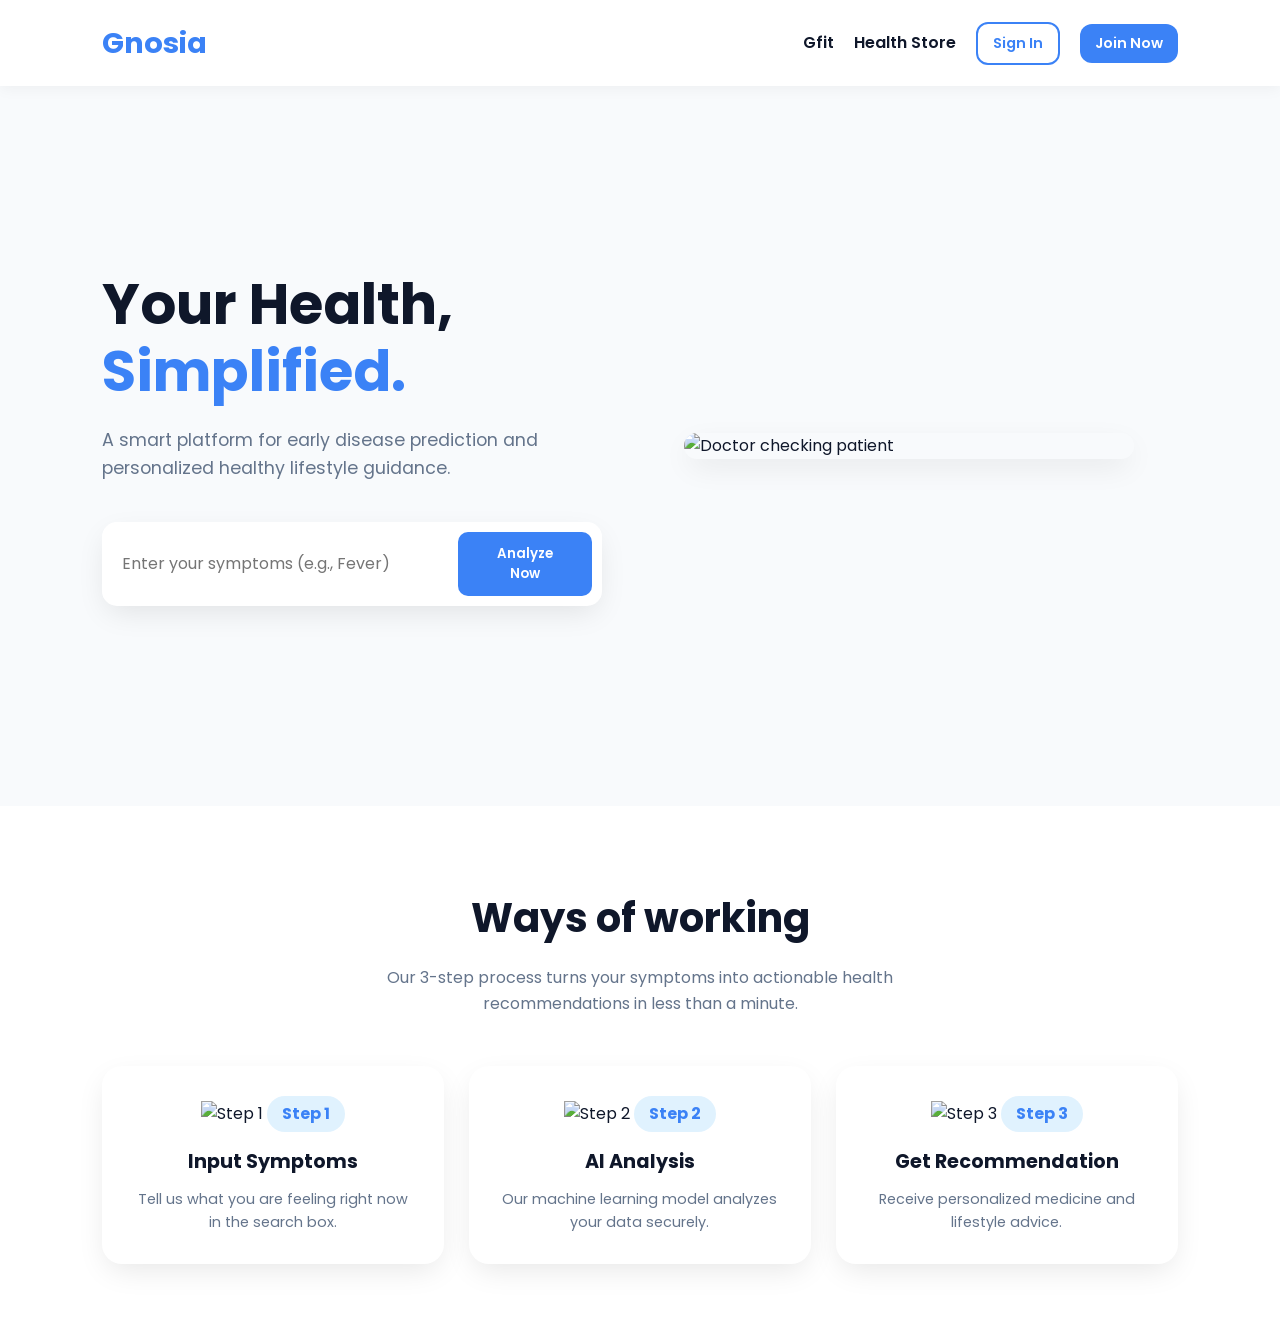
==== index.html @ fe96d459 "First Push Gnosia" ====
<!DOCTYPE html>
<html lang="en">
<head>
    <meta charset="UTF-8">
    <meta name="viewport" content="width=device-width, initial-scale=1.0">
    <title>Gnosia - Health Prediction</title>
    <link rel="stylesheet" href="Assets/style.css">
</head>
<body style="background: #f8fafc;">
    
    <!-- Top Navigation -->
    <nav>
        <a href="index.html" class="logo">Gnosia</a>
        <div style="display: flex; gap: 20px; align-items: center;">
            <a href="gfit.html" style="text-decoration: none; color: var(--text-dark); font-weight: 600;">Gfit</a>
            <a href="health-store.html" style="text-decoration: none; color: var(--text-dark); font-weight: 600;">Health Store</a>
            
            <a href="loqin.html" class="btn btn-outline" style="padding: 8px 15px; font-size: 0.9rem;">Sign In</a>
            <a href="register.html" class="btn btn-primary" style="padding: 8px 15px; font-size: 0.9rem;">Join Now</a>
        </div>
    </nav>

    <!-- Hero Section -->
    <header style="padding: 80px 8%; display: flex; align-items: center; min-height: 80vh;">
        <div style="flex: 1;" class="animate-up">
            <h1 style="font-size: 3.5rem; line-height: 1.2; margin-bottom: 20px;">Your Health,<br><span style="color: var(--primary);">Simplified.</span></h1>
            <p style="font-size: 1.1rem; color: var(--text-light); margin-bottom: 40px; max-width: 500px;">
                A smart platform for early disease prediction and personalized healthy lifestyle guidance.
            </p>
            
            <!-- Search Box -->
            <div style="display: flex; gap: 10px; background: white; padding: 10px; border-radius: 15px; box-shadow: var(--shadow); max-width: 500px;">
                <input type="text" id="mainSearch" placeholder="Enter your symptoms (e.g., Fever)" style="flex: 1; border: none; padding: 10px; outline: none; font-size: 1rem;">
                <button onclick="handleSearch()" class="btn btn-primary" style="border-radius: 10px;">Analyze Now</button>
            </div>
            
            <!-- Result Area -->
            <div id="searchResult" style="max-width: 500px; margin-top: 15px;"></div>
        </div>
        
        <!-- Right Illustration -->
        <div style="flex: 1; display: flex; justify-content: center;" class="animate-up">
            <img src="https://images.unsplash.com/photo-1579684385127-1ef15d508118?q=80&w=800&auto=format&fit=crop" alt="Doctor checking patient" style="width: 100%; max-width: 450px; border-radius: 20px; box-shadow: var(--shadow); object-fit: cover;">
        </div>
    </header>

    <!-- Ways of Working Section -->
    <section style="padding: 80px 8%; text-align: center; background: white;">
        <div class="animate-up">
            <h2 style="font-size: 2.5rem; margin-bottom: 15px;">Ways of working</h2>
            <p style="color: var(--text-light); max-width: 600px; margin: 0 auto 50px auto;">
                Our 3-step process turns your symptoms into actionable health recommendations in less than a minute.
            </p>
        </div>

        <div class="card-grid">
            <!-- Step 1 -->
            <div class="stat-card animate-up" style="text-align: center; box-shadow: var(--shadow);">
                <img src="https://cdn3d.iconscout.com/3d/premium/thumb/medical-report-4993175-4161821.png" alt="Step 1" style="width: 120px; height: 120px; margin-bottom: 20px; object-fit: contain;">
                <div style="background: #e0f2fe; color: var(--primary); padding: 5px 15px; border-radius: 20px; font-weight: bold; display: inline-block; margin-bottom: 15px;">Step 1</div>
                <h3 style="font-size: 1.2rem;">Input Symptoms</h3>
                <p style="color: var(--text-light); font-size: 0.9rem; margin-top: 10px;">Tell us what you are feeling right now in the search box.</p>
            </div>
            
            <!-- Step 2 -->
            <div class="stat-card animate-up" style="text-align: center; animation-delay: 0.1s; box-shadow: var(--shadow);">
                <img src="https://cdn3d.iconscout.com/3d/premium/thumb/artificial-intelligence-5379899-4498361.png" alt="Step 2" style="width: 120px; height: 120px; margin-bottom: 20px; object-fit: contain;">
                <div style="background: #e0f2fe; color: var(--primary); padding: 5px 15px; border-radius: 20px; font-weight: bold; display: inline-block; margin-bottom: 15px;">Step 2</div>
                <h3 style="font-size: 1.2rem;">AI Analysis</h3>
                <p style="color: var(--text-light); font-size: 0.9rem; margin-top: 10px;">Our machine learning model analyzes your data securely.</p>
            </div>

            <!-- Step 3 -->
            <div class="stat-card animate-up" style="text-align: center; animation-delay: 0.2s; box-shadow: var(--shadow);">
                <img src="https://cdn3d.iconscout.com/3d/premium/thumb/doctor-consultation-4993181-4161827.png" alt="Step 3" style="width: 120px; height: 120px; margin-bottom: 20px; object-fit: contain;">
                <div style="background: #e0f2fe; color: var(--primary); padding: 5px 15px; border-radius: 20px; font-weight: bold; display: inline-block; margin-bottom: 15px;">Step 3</div>
                <h3 style="font-size: 1.2rem;">Get Recommendation</h3>
                <p style="color: var(--text-light); font-size: 0.9rem; margin-top: 10px;">Receive personalized medicine and lifestyle advice.</p>
            </div>
        </div>
    </section>

    <script src="script/script.js"></script>
</body>
</html>
---- Assets/style.css ----
/* Mengambil font modern dari Google Fonts */
@import url('https://fonts.googleapis.com/css2?family=Poppins:wght@300;400;500;600;700&display=swap');

/* Menyimpan variabel warna agar seragam dan mudah diubah */
:root {
    --primary: #3b82f6; /* Warna biru utama */
    --primary-dark: #1d4ed8;
    --accent: #60a5fa;
    --bg-main: #f8fafc; /* Warna latar belakang soft */
    --text-dark: #0f172a;
    --text-light: #64748b;
    --white: #ffffff;
    --shadow: 0 10px 30px -5px rgba(0, 0, 0, 0.1);
}

/* Reset dasar agar tampilan rapi di semua browser */
* {
    margin: 0;
    padding: 0;
    box-sizing: border-box;
    font-family: 'Poppins', sans-serif;
}

body {
    background-color: var(--bg-main);
    color: var(--text-dark);
    line-height: 1.6;
    overflow-x: hidden; /* Mencegah scroll menyamping */
}

/* --- KUMPULAN ANIMASI --- */
/* Animasi memudar dari bawah ke atas */
@keyframes fadeInUp {
    from { opacity: 0; transform: translateY(40px); }
    to { opacity: 1; transform: translateY(0); }
}

/* Animasi kedap-kedip untuk teks loading AI */
@keyframes pulse {
    0% { opacity: 1; }
    50% { opacity: 0.4; }
    100% { opacity: 1; }
}

/* Class untuk mengaktifkan animasi scroll */
.animate-up { 
    animation: fadeInUp 0.8s cubic-bezier(0.4, 0, 0.2, 1) forwards; 
}

/* --- Tampilan Navigasi (Menu Atas) --- */
nav {
    display: flex;
    justify-content: space-between;
    align-items: center;
    padding: 20px 8%;
    background: rgba(255, 255, 255, 0.9);
    position: sticky;
    top: 0;
    z-index: 1000;
    box-shadow: 0 2px 15px rgba(0,0,0,0.05);
}

.logo {
    font-size: 1.8rem;
    font-weight: 700;
    color: var(--primary);
    text-decoration: none;
}

/* Desain Tombol */
.btn {
    padding: 12px 28px;
    border-radius: 12px;
    font-weight: 600;
    text-decoration: none;
    transition: all 0.3s ease;
    cursor: pointer;
    border: none;
    display: inline-block;
}

.btn-primary {
    background: var(--primary);
    color: white;
}

.btn-primary:hover {
    background: var(--primary-dark);
    transform: translateY(-3px); /* Efek tombol terangkat saat disentuh kursor */
    box-shadow: 0 5px 15px rgba(59, 130, 246, 0.3);
}

.btn-outline {
    border: 2px solid var(--primary);
    color: var(--primary);
    background: transparent;
}

.btn-outline:hover {
    background: var(--primary);
    color: white;
}

/* --- Tampilan Halaman Login & Register (Layar Terbagi) --- */
.split-screen {
    display: flex;
    min-height: 100vh;
}

.auth-side {
    flex: 1;
    display: flex;
    flex-direction: column;
    justify-content: center;
    align-items: center;
    padding: 40px;
    background: white;
}

.brand-side {
    flex: 1.2;
    background: linear-gradient(135deg, #3b82f6 0%, #2dd4bf 100%);
    display: flex;
    flex-direction: column;
    justify-content: center;
    padding: 8%;
    color: white;
}

.input-box {
    width: 100%;
    max-width: 400px;
    margin-bottom: 15px;
    text-align: left;
}

.input-box label {
    display: block;
    font-size: 0.85rem;
    font-weight: 600;
    margin-bottom: 5px;
    color: var(--text-light);
}

.input-box input {
    width: 100%;
    padding: 14px;
    border-radius: 10px;
    border: 2px solid #e2e8f0;
    outline: none;
    transition: border-color 0.3s ease; /* Transisi halus */
}

/* Efek nyala biru saat user mengetik di kotak input */
.input-box input:focus {
    border-color: var(--primary);
}

/* --- Tampilan Kartu Dashboard & Home --- */
.card-grid {
    display: grid;
    grid-template-columns: repeat(auto-fit, minmax(300px, 1fr));
    gap: 25px;
    margin-top: 30px;
}

.stat-card {
    background: white;
    padding: 30px;
    border-radius: 20px;
    box-shadow: var(--shadow);
    transition: 0.4s;
}

.stat-card:hover {
    transform: translateY(-5px) scale(1.02); /* Membesar dan terangkat sedikit */
    box-shadow: 0 15px 35px rgba(0, 0, 0, 0.15);
}

/* --- MOBILE RESPONSIVE UPDATES --- */

@media (max-width: 768px) {
    /* 1. Navigasi */
    nav {
        padding: 15px 5%;
        flex-direction: column;
        gap: 15px;
        height: auto;
    }

    /* 2. Hero Section */
    header {
        flex-direction: column;
        padding: 40px 5%;
        text-align: center;
        min-height: auto;
    }

    header h1 {
        font-size: 2.5rem;
    }

    /* Search bar di index biar gak mentok */
    header div[style*="display: flex; gap: 10px; background: white;"] {
        flex-direction: column;
        background: transparent !important;
        box-shadow: none !important;
        padding: 0 !important;
    }

    header input#mainSearch {
        border-radius: 10px !important;
        padding: 15px !important;
        box-shadow: var(--shadow);
        margin-bottom: 10px;
    }

    /* 3. Grid Kartu */
    .card-grid {
        grid-template-columns: 1fr;
        gap: 20px;
    }

    /* 4. Split Screen (Login/Register) */
    .split-screen {
        flex-direction: column;
    }

    .brand-side {
        padding: 40px 20px;
        min-height: 250px;
    }

    .brand-side h1 {
        font-size: 2rem;
    }

    .auth-side {
        padding: 40px 20px;
    }

    /* 5. Gambar/Ilustrasi */
    img {
        max-width: 100% !important;
        height: auto !important;
    }

    /* 6. Dashboard Banner */
    div[style*="height: 200px"] {
        height: auto !important;
        padding: 20px;
    }

    div[style*="background: linear-gradient"] h3 {
        font-size: 1.2rem !important;
    }
}

/* --- UPGRADE ANIMASI HOVER (INTERAKTIF) --- */

/* 1. Efek Tombol Bouncy */
.btn {
    transition: all 0.3s cubic-bezier(0.25, 0.8, 0.25, 1); /* Bikin animasi lebih mantul */
}
.btn-primary:hover {
    transform: translateY(-5px) scale(1.05); /* Naik lebih tinggi dan membesar 5% */
    box-shadow: 0 10px 20px rgba(59, 130, 246, 0.4); /* Bayangan makin tebal dan menyebar */
}

/* 2. Efek Navigasi (Garis Meluncur) */
nav a {
    position: relative;
    transition: color 0.3s ease;
}
nav a::after {
    content: '';
    position: absolute;
    width: 0;
    height: 2px;
    bottom: -4px;
    left: 0;
    background-color: var(--primary);
    transition: width 0.3s ease;
}
nav a:not(.btn):not(.logo):hover::after {
    width: 100%; /* Garis biru meluncur dari kiri ke kanan */
}
nav a:not(.btn):not(.logo):hover {
    color: var(--primary) !important;
}

/* 3. Efek Gambar Zoom di dalam Stat Card */
.stat-card {
    overflow: hidden !important; /* Mencegah gambar meluber keluar saat membesar */
}
.stat-card img {
    transition: transform 0.5s ease; /* Transisi zoom yang sangat halus */
}
.stat-card:hover img {
    transform: scale(1.1); /* Gambar nge-zoom 10% ke dalam */
}
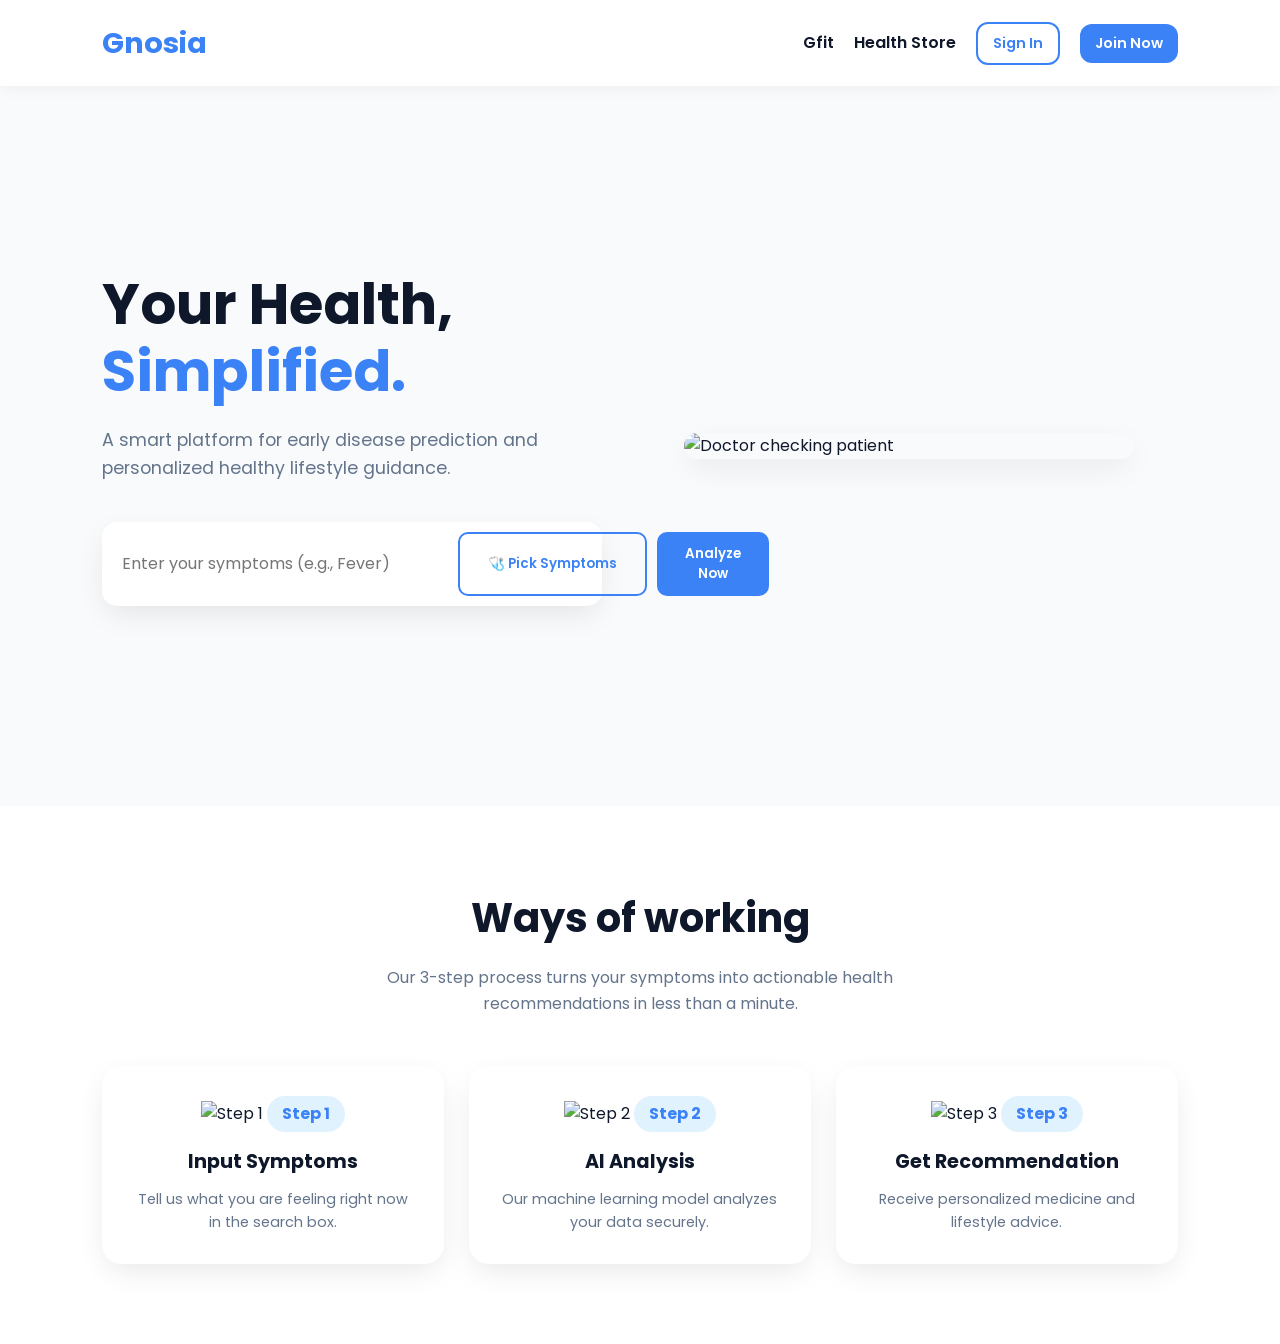
==== commit 2bc55d34: "Add fiture pick symptoms" ====
--- a/index.html
+++ b/index.html
@@ -31,6 +31,10 @@
             <!-- Search Box -->
             <div style="display: flex; gap: 10px; background: white; padding: 10px; border-radius: 15px; box-shadow: var(--shadow); max-width: 500px;">
                 <input type="text" id="mainSearch" placeholder="Enter your symptoms (e.g., Fever)" style="flex: 1; border: none; padding: 10px; outline: none; font-size: 1rem;">
+                
+                <button onclick="openSymptomPicker()" class="btn btn-outline" style="border-radius:10px; white-space:nowrap;">
+                    🩺 Pick Symptoms
+                </button>
                 <button onclick="handleSearch()" class="btn btn-primary" style="border-radius: 10px;">Analyze Now</button>
             </div>
             
--- a/Assets/style.css
+++ b/Assets/style.css
@@ -298,4 +298,18 @@
 }
 .stat-card:hover img {
     transform: scale(1.1); /* Gambar nge-zoom 10% ke dalam */
+}
+
+/* Symptom Picker Modal */
+#symptomModal {
+    animation: fadeIn 0.2s ease;
+}
+@keyframes fadeIn {
+    from { opacity: 0; }
+    to   { opacity: 1; }
+}
+#symptomGrid button:hover {
+    border-color: #3b82f6 !important;
+    color: #1d4ed8 !important;
+    transform: translateY(-1px);
 }
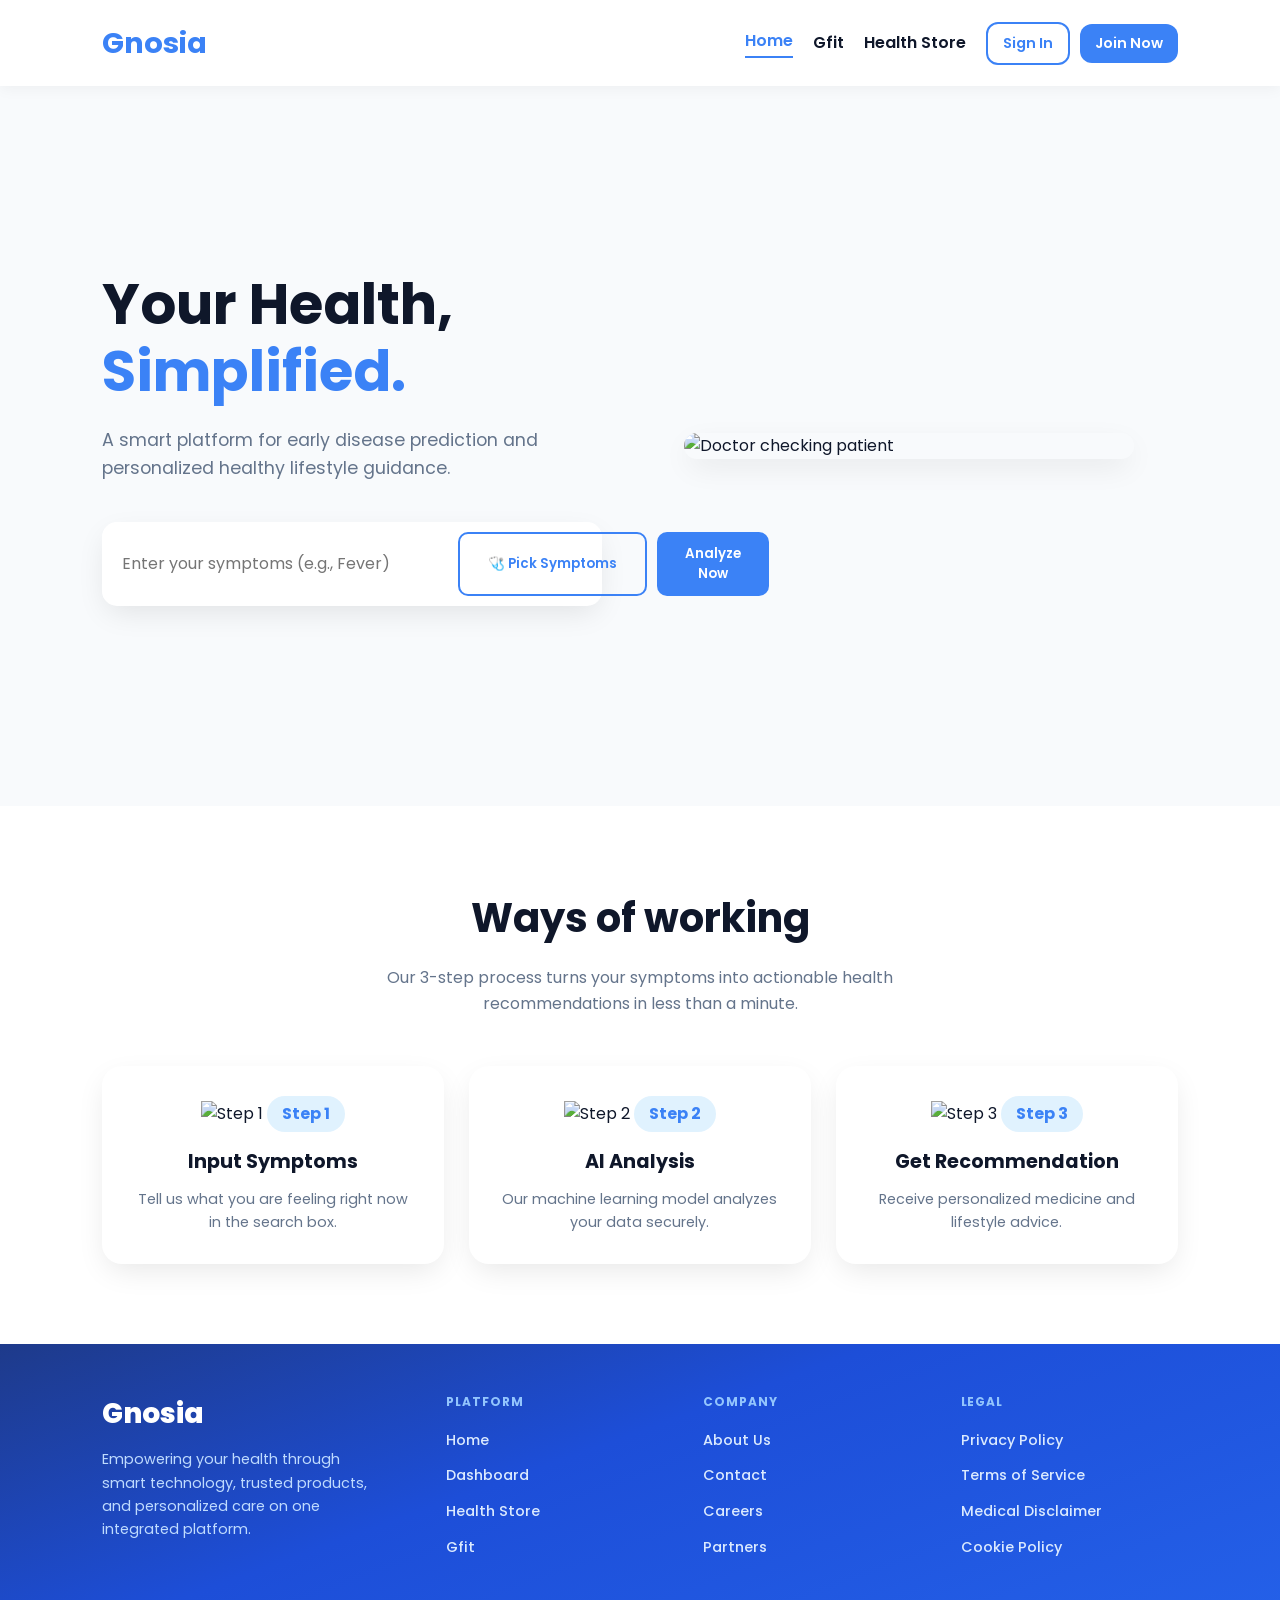
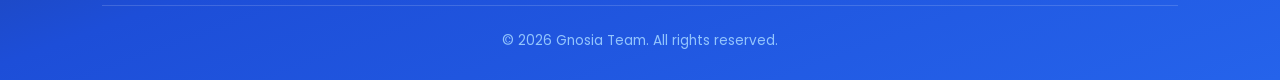
==== commit f693d0db: "Update banyak" ====
--- a/index.html
+++ b/index.html
@@ -12,11 +12,26 @@
     <nav>
         <a href="index.html" class="logo">Gnosia</a>
         <div style="display: flex; gap: 20px; align-items: center;">
-            <a href="gfit.html" style="text-decoration: none; color: var(--text-dark); font-weight: 600;">Gfit</a>
-            <a href="health-store.html" style="text-decoration: none; color: var(--text-dark); font-weight: 600;">Health Store</a>
+            <a href="index.html" style="text-decoration: none; color: var(--primary); font-weight: 600; border-bottom: 2px solid var(--primary); padding-bottom: 2px;">Home</a>
+
+            <!-- Dashboard: hanya muncul saat sudah login, di kiri Gfit -->
+            <a href="dashboard.html" id="nav-dashboard" style="display: none; text-decoration: none; color: var(--text-dark); font-weight: 600;">Dashboard</a>
+
+            <!-- Link Gfit & Health Store: cek login dulu -->
+            <a href="#" onclick="guardedNav(event, 'gfit.html')" style="text-decoration: none; color: var(--text-dark); font-weight: 600;">Gfit</a>
+            <a href="#" onclick="guardedNav(event, 'health-store.html')" style="text-decoration: none; color: var(--text-dark); font-weight: 600;">Health Store</a>
             
-            <a href="loqin.html" class="btn btn-outline" style="padding: 8px 15px; font-size: 0.9rem;">Sign In</a>
-            <a href="register.html" class="btn btn-primary" style="padding: 8px 15px; font-size: 0.9rem;">Join Now</a>
+            <!-- Tampil kalau BELUM login -->
+            <div id="nav-guest" style="display: flex; gap: 10px; align-items: center;">
+                <a href="loqin.html" class="btn btn-outline" style="padding: 8px 15px; font-size: 0.9rem;">Sign In</a>
+                <a href="register.html" class="btn btn-primary" style="padding: 8px 15px; font-size: 0.9rem;">Join Now</a>
+            </div>
+
+            <!-- Tampil kalau SUDAH login -->
+            <div id="nav-user" style="display: none; gap: 15px; align-items: center;">
+                <span style="font-weight: 600;" id="greetUserIndex">Hello, User!</span>
+                <button onclick="handleLogout()" class="btn btn-outline" style="padding: 8px 15px; font-size: 0.8rem;">Log Out</button>
+            </div>
         </div>
     </nav>
 
@@ -31,7 +46,6 @@
             <!-- Search Box -->
             <div style="display: flex; gap: 10px; background: white; padding: 10px; border-radius: 15px; box-shadow: var(--shadow); max-width: 500px;">
                 <input type="text" id="mainSearch" placeholder="Enter your symptoms (e.g., Fever)" style="flex: 1; border: none; padding: 10px; outline: none; font-size: 1rem;">
-                
                 <button onclick="openSymptomPicker()" class="btn btn-outline" style="border-radius:10px; white-space:nowrap;">
                     🩺 Pick Symptoms
                 </button>
@@ -58,7 +72,6 @@
         </div>
 
         <div class="card-grid">
-            <!-- Step 1 -->
             <div class="stat-card animate-up" style="text-align: center; box-shadow: var(--shadow);">
                 <img src="https://cdn3d.iconscout.com/3d/premium/thumb/medical-report-4993175-4161821.png" alt="Step 1" style="width: 120px; height: 120px; margin-bottom: 20px; object-fit: contain;">
                 <div style="background: #e0f2fe; color: var(--primary); padding: 5px 15px; border-radius: 20px; font-weight: bold; display: inline-block; margin-bottom: 15px;">Step 1</div>
@@ -66,7 +79,6 @@
                 <p style="color: var(--text-light); font-size: 0.9rem; margin-top: 10px;">Tell us what you are feeling right now in the search box.</p>
             </div>
             
-            <!-- Step 2 -->
             <div class="stat-card animate-up" style="text-align: center; animation-delay: 0.1s; box-shadow: var(--shadow);">
                 <img src="https://cdn3d.iconscout.com/3d/premium/thumb/artificial-intelligence-5379899-4498361.png" alt="Step 2" style="width: 120px; height: 120px; margin-bottom: 20px; object-fit: contain;">
                 <div style="background: #e0f2fe; color: var(--primary); padding: 5px 15px; border-radius: 20px; font-weight: bold; display: inline-block; margin-bottom: 15px;">Step 2</div>
@@ -74,7 +86,6 @@
                 <p style="color: var(--text-light); font-size: 0.9rem; margin-top: 10px;">Our machine learning model analyzes your data securely.</p>
             </div>
 
-            <!-- Step 3 -->
             <div class="stat-card animate-up" style="text-align: center; animation-delay: 0.2s; box-shadow: var(--shadow);">
                 <img src="https://cdn3d.iconscout.com/3d/premium/thumb/doctor-consultation-4993181-4161827.png" alt="Step 3" style="width: 120px; height: 120px; margin-bottom: 20px; object-fit: contain;">
                 <div style="background: #e0f2fe; color: var(--primary); padding: 5px 15px; border-radius: 20px; font-weight: bold; display: inline-block; margin-bottom: 15px;">Step 3</div>
@@ -84,6 +95,73 @@
         </div>
     </section>
 
+    <!-- Platform Footer -->
+    <footer class="hs-platform-footer">
+        <div class="hs-footer-grid">
+            <div class="hs-footer-brand">
+                <span class="logo-text">Gnosia</span>
+                <p>Empowering your health through smart technology, trusted products, and personalized care on one integrated platform.</p>
+            </div>
+            <div class="hs-footer-col">
+                <h4>Platform</h4>
+                <ul>
+                    <li><a href="index.html">Home</a></li>
+                    <li><a href="dashboard.html">Dashboard</a></li>
+                    <li><a href="health-store.html">Health Store</a></li>
+                    <li><a href="gfit.html">Gfit</a></li>
+                </ul>
+            </div>
+            <div class="hs-footer-col">
+                <h4>Company</h4>
+                <ul>
+                    <li><a href="#">About Us</a></li>
+                    <li><a href="#">Contact</a></li>
+                    <li><a href="#">Careers</a></li>
+                    <li><a href="#">Partners</a></li>
+                </ul>
+            </div>
+            <div class="hs-footer-col">
+                <h4>Legal</h4>
+                <ul>
+                    <li><a href="#">Privacy Policy</a></li>
+                    <li><a href="#">Terms of Service</a></li>
+                    <li><a href="#">Medical Disclaimer</a></li>
+                    <li><a href="#">Cookie Policy</a></li>
+                </ul>
+            </div>
+        </div>
+        <div class="hs-footer-bottom">&copy; 2026 Gnosia Team. All rights reserved.</div>
+    </footer>
+
     <script src="script/script.js"></script>
+    <script>
+        // Fungsi navigasi dengan cek login
+        function guardedNav(event, page) {
+            event.preventDefault();
+            if (localStorage.getItem("isLoggedIn")) {
+                window.location.href = page;
+            } else {
+                // Simpan tujuan, lalu arahkan ke login
+                localStorage.setItem("redirectAfterLogin", page);
+                window.location.href = "loqin.html";
+            }
+        }
+
+        // Cek status login dan update navbar
+        const isLoggedIn = localStorage.getItem("isLoggedIn");
+        const navGuest   = document.getElementById("nav-guest");
+        const navUser    = document.getElementById("nav-user");
+
+        if (isLoggedIn) {
+            navGuest.style.display = "none";
+            navUser.style.display  = "flex";
+            document.getElementById("nav-dashboard").style.display = "block";
+            const email = localStorage.getItem("userEmail");
+            if (email) {
+                const name = email.split("@")[0];
+                document.getElementById("greetUserIndex").textContent = "Hello, " + name + "!";
+            }
+        }
+    </script>
 </body>
 </html>
--- a/Assets/style.css
+++ b/Assets/style.css
@@ -312,4 +312,43 @@
     border-color: #3b82f6 !important;
     color: #1d4ed8 !important;
     transform: translateY(-1px);
-}+}
+/* ─── SHARED PLATFORM FOOTER ─── */
+.hs-platform-footer {
+    background: linear-gradient(160deg, #1e3a8a 0%, #1d4ed8 40%, #2563eb 100%);
+    color: #e0e7ff; padding: 48px 8% 28px;
+}
+.hs-footer-grid {
+    display: grid; grid-template-columns: 1.4fr repeat(3,1fr);
+    gap: 40px; max-width: 1200px; margin: 0 auto 36px;
+}
+.hs-footer-brand .logo-text {
+    font-size: 1.75rem; font-weight: 800; color: #fff;
+    margin-bottom: 12px; display: block;
+}
+.hs-footer-brand p { font-size: 0.9rem; line-height: 1.6; color: #bfdbfe; max-width: 280px; }
+.hs-footer-col h4 {
+    font-size: 0.75rem; font-weight: 700; text-transform: uppercase;
+    letter-spacing: 0.08em; color: #93c5fd; margin-bottom: 16px;
+}
+.hs-footer-col ul { list-style: none; }
+.hs-footer-col li { margin-bottom: 10px; }
+.hs-footer-col a {
+    color: #dbeafe; text-decoration: none; font-size: 0.9rem;
+    font-weight: 500; transition: color 0.2s ease;
+}
+.hs-footer-col a:hover { color: #fff; }
+.hs-footer-bottom {
+    text-align: center; padding-top: 24px;
+    border-top: 1px solid rgba(255,255,255,0.15);
+    font-size: 0.85rem; color: #93c5fd;
+}
+@media (max-width: 1024px) { .hs-footer-grid { grid-template-columns: 1fr 1fr; } }
+@media (max-width: 768px)  { .hs-footer-grid { grid-template-columns: 1fr; gap: 28px; } }
+
+/* ─── Health Store Modal ─── */
+@keyframes modalIn { from{opacity:0;transform:scale(0.95)} to{opacity:1;transform:scale(1)} }
+.pm-row { display:flex; flex-direction:column; gap:4px; padding:14px; background:#f8fafc; border-radius:12px; }
+.pm-row.pm-warning { background:#fff7ed; }
+.pm-label { font-size:0.75rem; font-weight:700; text-transform:uppercase; letter-spacing:0.05em; color:#64748b; }
+.pm-val { font-size:0.9rem; color:#1e293b; line-height:1.6; }
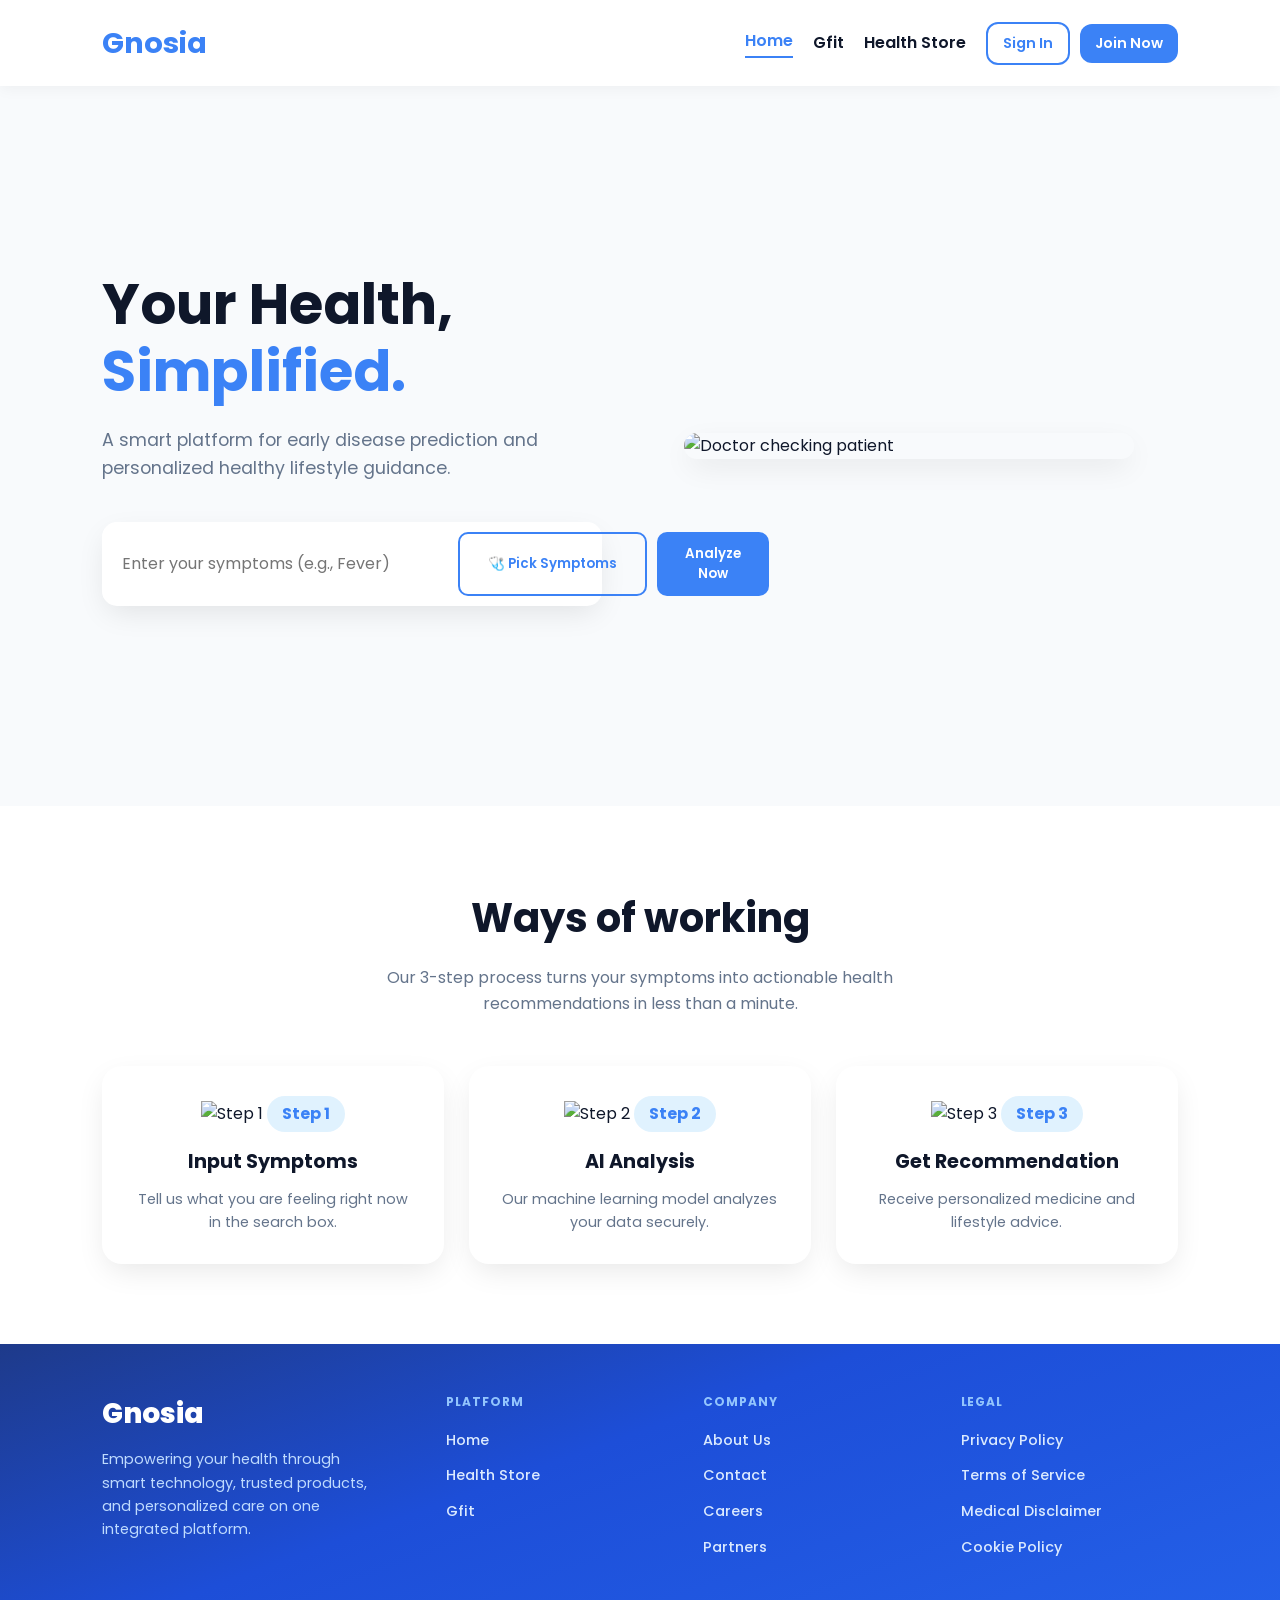
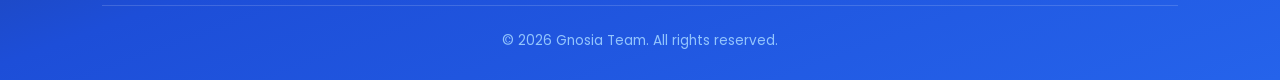
==== commit c09200b5: "edit banyak" ====
--- a/index.html
+++ b/index.html
@@ -14,9 +14,6 @@
         <div style="display: flex; gap: 20px; align-items: center;">
             <a href="index.html" style="text-decoration: none; color: var(--primary); font-weight: 600; border-bottom: 2px solid var(--primary); padding-bottom: 2px;">Home</a>
 
-            <!-- Dashboard: hanya muncul saat sudah login, di kiri Gfit -->
-            <a href="dashboard.html" id="nav-dashboard" style="display: none; text-decoration: none; color: var(--text-dark); font-weight: 600;">Dashboard</a>
-
             <!-- Link Gfit & Health Store: cek login dulu -->
             <a href="#" onclick="guardedNav(event, 'gfit.html')" style="text-decoration: none; color: var(--text-dark); font-weight: 600;">Gfit</a>
             <a href="#" onclick="guardedNav(event, 'health-store.html')" style="text-decoration: none; color: var(--text-dark); font-weight: 600;">Health Store</a>
@@ -31,6 +28,11 @@
             <div id="nav-user" style="display: none; gap: 15px; align-items: center;">
                 <span style="font-weight: 600;" id="greetUserIndex">Hello, User!</span>
                 <button onclick="handleLogout()" class="btn btn-outline" style="padding: 8px 15px; font-size: 0.8rem;">Log Out</button>
+                <a href="profile.html" class="nav-profile-btn" title="Profile">
+    <svg xmlns="http://www.w3.org/2000/svg" width="18" height="18" fill="currentColor" viewBox="0 0 24 24">
+        <path d="M12 12c2.7 0 4.8-2.1 4.8-4.8S14.7 2.4 12 2.4 7.2 4.5 7.2 7.2 9.3 12 12 12zm0 2.4c-3.2 0-9.6 1.6-9.6 4.8v2.4h19.2v-2.4c0-3.2-6.4-4.8-9.6-4.8z"/>
+    </svg>
+</a>
             </div>
         </div>
     </nav>
@@ -49,7 +51,7 @@
                 <button onclick="openSymptomPicker()" class="btn btn-outline" style="border-radius:10px; white-space:nowrap;">
                     🩺 Pick Symptoms
                 </button>
-                <button onclick="handleSearch()" class="btn btn-primary" style="border-radius: 10px;">Analyze Now</button>
+                <button onclick="requireLoginToAnalyze()" class="btn btn-primary" style="border-radius: 10px;">Analyze Now</button>
             </div>
             
             <!-- Result Area -->
@@ -106,7 +108,6 @@
                 <h4>Platform</h4>
                 <ul>
                     <li><a href="index.html">Home</a></li>
-                    <li><a href="dashboard.html">Dashboard</a></li>
                     <li><a href="health-store.html">Health Store</a></li>
                     <li><a href="gfit.html">Gfit</a></li>
                 </ul>
@@ -147,6 +148,16 @@
             }
         }
 
+        // -- Analyze guard: harus login dulu --
+        function requireLoginToAnalyze() {
+            if (!localStorage.getItem("isLoggedIn")) {
+                localStorage.setItem("redirectAfterLogin", "index.html");
+                window.location.href = "loqin.html";
+                return;
+            }
+            handleSearch();
+        }
+
         // Cek status login dan update navbar
         const isLoggedIn = localStorage.getItem("isLoggedIn");
         const navGuest   = document.getElementById("nav-guest");
@@ -155,7 +166,6 @@
         if (isLoggedIn) {
             navGuest.style.display = "none";
             navUser.style.display  = "flex";
-            document.getElementById("nav-dashboard").style.display = "block";
             const email = localStorage.getItem("userEmail");
             if (email) {
                 const name = email.split("@")[0];
--- a/Assets/style.css
+++ b/Assets/style.css
@@ -351,4 +351,25 @@
 .pm-row { display:flex; flex-direction:column; gap:4px; padding:14px; background:#f8fafc; border-radius:12px; }
 .pm-row.pm-warning { background:#fff7ed; }
 .pm-label { font-size:0.75rem; font-weight:700; text-transform:uppercase; letter-spacing:0.05em; color:#64748b; }
-.pm-val { font-size:0.9rem; color:#1e293b; line-height:1.6; }+.pm-val { font-size:0.9rem; color:#1e293b; line-height:1.6; }
+
+
+.nav-profile-btn {
+    width: 36px;
+    height: 36px;
+    border-radius: 50%;
+    background: var(--primary);
+    display: flex;
+    align-items: center;
+    justify-content: center;
+    color: white;
+    cursor: pointer;
+    border: none;
+    text-decoration: none;
+    transition: background 0.2s, transform 0.2s;
+    flex-shrink: 0;
+}
+.nav-profile-btn:hover {
+    background: var(--primary-dark);
+    transform: scale(1.05);
+}
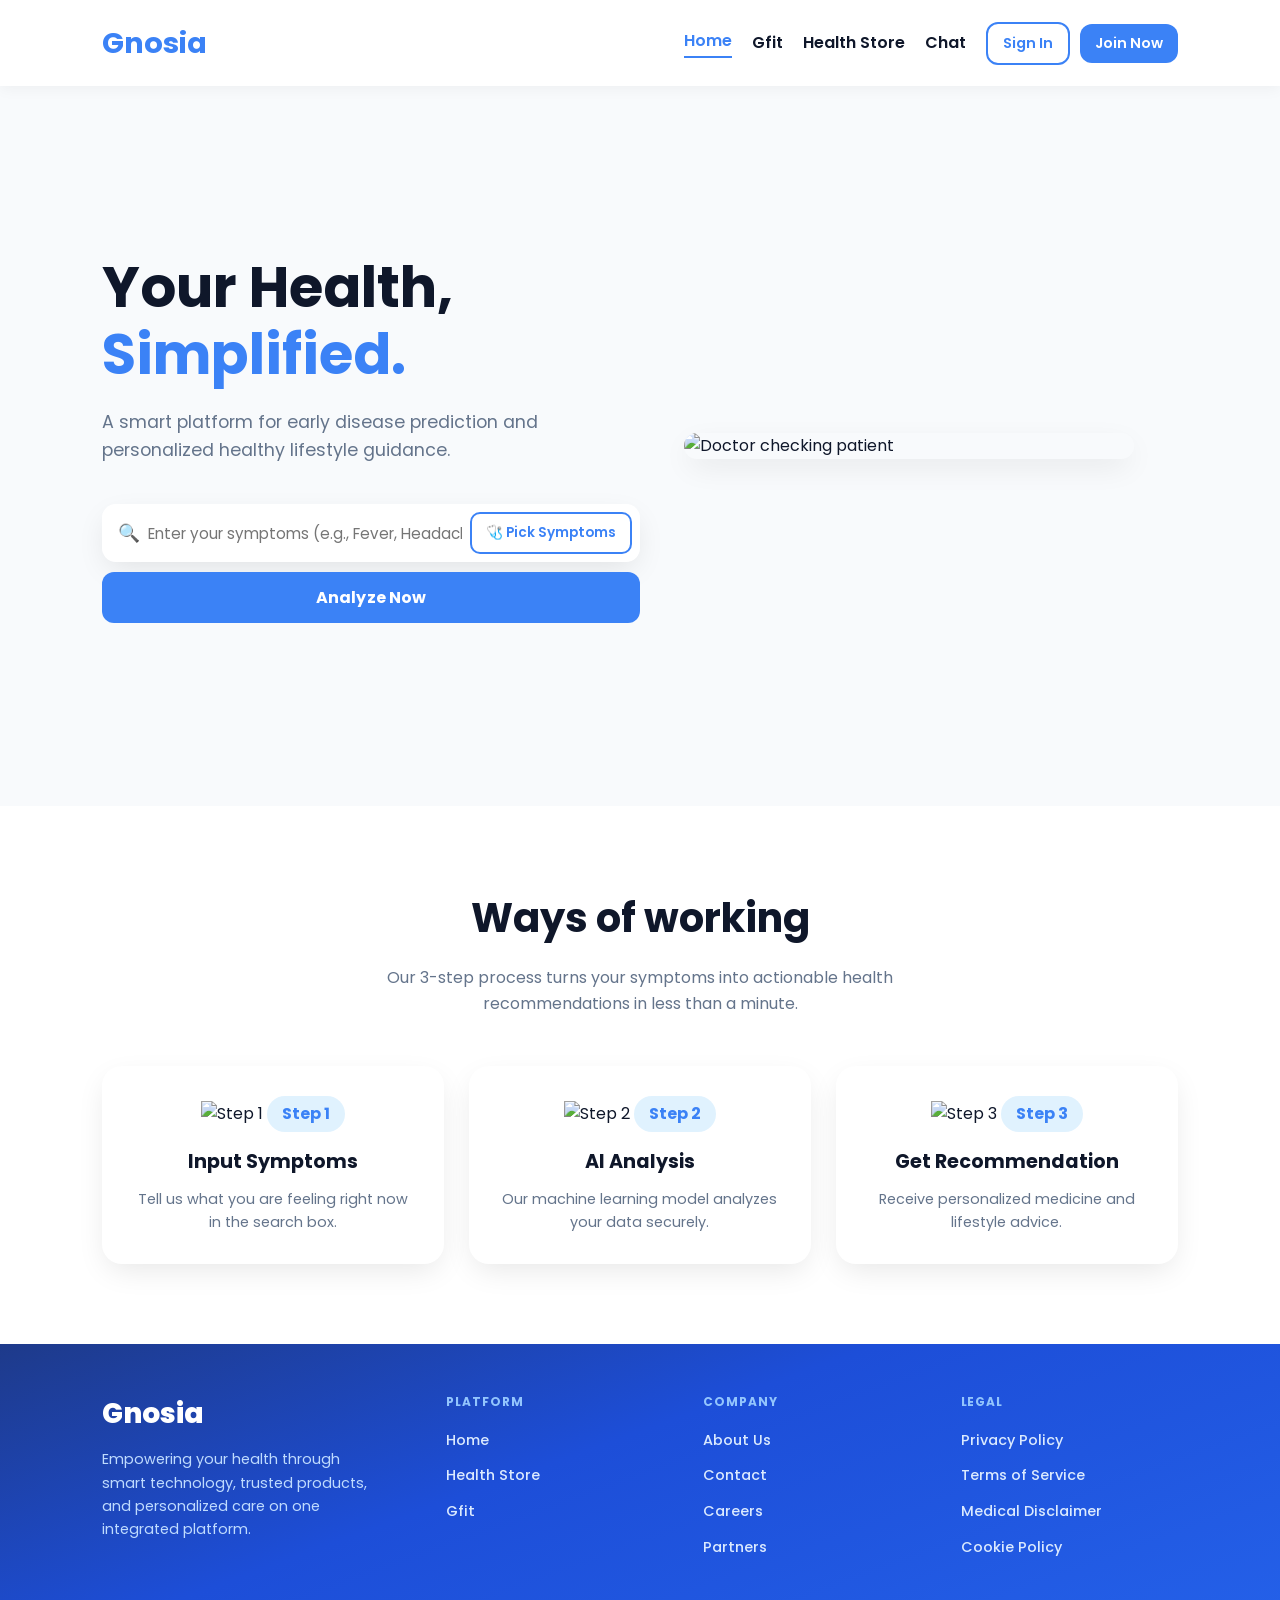
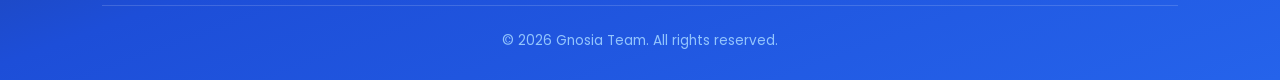
==== commit 8b4cbac2: "Edit  validasi login tiap halaman" ====
--- a/index.html
+++ b/index.html
@@ -15,8 +15,9 @@
             <a href="index.html" style="text-decoration: none; color: var(--primary); font-weight: 600; border-bottom: 2px solid var(--primary); padding-bottom: 2px;">Home</a>
 
             <!-- Link Gfit & Health Store: cek login dulu -->
-            <a href="#" onclick="guardedNav(event, 'gfit.html')" style="text-decoration: none; color: var(--text-dark); font-weight: 600;">Gfit</a>
-            <a href="#" onclick="guardedNav(event, 'health-store.html')" style="text-decoration: none; color: var(--text-dark); font-weight: 600;">Health Store</a>
+            <a href="gfit.html" style="text-decoration: none; color: var(--text-dark); font-weight: 600;">Gfit</a>
+            <a href="health-store.html" style="text-decoration: none; color: var(--text-dark); font-weight: 600;">Health Store</a>
+            <a href="Chat.html" style="text-decoration: none; color: var(--text-dark); font-weight: 600;">Chat</a>
             
             <!-- Tampil kalau BELUM login -->
             <div id="nav-guest" style="display: flex; gap: 10px; align-items: center;">
@@ -46,16 +47,27 @@
             </p>
             
             <!-- Search Box -->
-            <div style="display: flex; gap: 10px; background: white; padding: 10px; border-radius: 15px; box-shadow: var(--shadow); max-width: 500px;">
-                <input type="text" id="mainSearch" placeholder="Enter your symptoms (e.g., Fever)" style="flex: 1; border: none; padding: 10px; outline: none; font-size: 1rem;">
-                <button onclick="openSymptomPicker()" class="btn btn-outline" style="border-radius:10px; white-space:nowrap;">
-                    🩺 Pick Symptoms
+            <div style="max-width: 560px;">
+                <!-- Input row -->
+                <div style="display: flex; align-items: center; background: white; padding: 8px 8px 8px 16px; border-radius: 14px; box-shadow: var(--shadow); gap: 8px;">
+                    <span style="font-size: 1.1rem; flex-shrink: 0;">🔍</span>
+                    <input type="text" id="mainSearch"
+                        placeholder="Enter your symptoms (e.g., Fever, Headache)"
+                        style="flex: 1; border: none; outline: none; font-size: 0.95rem; color: var(--text-dark); background: transparent; min-width: 0;">
+                    <button onclick="openSymptomPicker()" class="btn btn-outline"
+                        style="border-radius: 10px; white-space: nowrap; padding: 9px 14px; font-size: 0.85rem; flex-shrink: 0;">
+                        🩺 Pick Symptoms
+                    </button>
+                </div>
+                <!-- Analyze button full width below -->
+                <button onclick="requireLoginToAnalyze()" class="btn btn-primary"
+                    style="width: 100%; margin-top: 10px; border-radius: 12px; padding: 13px; font-size: 1rem; font-weight: 700; letter-spacing: 0.01em;">
+                    Analyze Now
                 </button>
-                <button onclick="requireLoginToAnalyze()" class="btn btn-primary" style="border-radius: 10px;">Analyze Now</button>
             </div>
             
             <!-- Result Area -->
-            <div id="searchResult" style="max-width: 500px; margin-top: 15px;"></div>
+            <div id="searchResult" style="width: 100%; margin-top: 15px;"></div>
         </div>
         
         <!-- Right Illustration -->
@@ -136,16 +148,10 @@
 
     <script src="script/script.js"></script>
     <script>
-        // Fungsi navigasi dengan cek login
+        // Navigasi bebas — siapapun bisa akses gfit & health-store
         function guardedNav(event, page) {
             event.preventDefault();
-            if (localStorage.getItem("isLoggedIn")) {
-                window.location.href = page;
-            } else {
-                // Simpan tujuan, lalu arahkan ke login
-                localStorage.setItem("redirectAfterLogin", page);
-                window.location.href = "loqin.html";
-            }
+            window.location.href = page;
         }
 
         // -- Analyze guard: harus login dulu --
--- a/Assets/style.css
+++ b/Assets/style.css
@@ -373,3 +373,478 @@
     background: var(--primary-dark);
     transform: scale(1.05);
 }
+/* ────────────────────────────────────────────────────────────
+   CHAT PAGE STYLES
+   ──────────────────────────────────────────────────────────── */
+
+/* ── Chat Page Layout ── */
+body.chat-page {
+    background: #f1f5f9;
+    display: flex;
+    flex-direction: column;
+    min-height: 100vh;
+}
+
+main.chat-container {
+    flex: 1;
+    display: flex;
+    padding: 0;
+    gap: 0;
+}
+
+/* ── Doctor List Sidebar ── */
+.doctor-list-sidebar {
+    width: 320px;
+    background: white;
+    border-right: 1px solid #e2e8f0;
+    display: flex;
+    flex-direction: column;
+    box-shadow: 2px 0 8px rgba(0,0,0,0.04);
+}
+
+.doctor-list-header {
+    padding: 20px;
+    border-bottom: 1px solid #e2e8f0;
+}
+
+.doctor-list-header h2 {
+    font-size: 1.1rem;
+    font-weight: 700;
+    color: var(--text-dark);
+    margin: 0 0 16px;
+}
+
+.doctor-search {
+    display: flex;
+    align-items: center;
+    background: #f8fafc;
+    border-radius: 10px;
+    padding: 10px 12px;
+    gap: 8px;
+}
+
+.doctor-search input {
+    flex: 1;
+    border: none;
+    background: transparent;
+    outline: none;
+    font-size: 0.9rem;
+    color: var(--text-dark);
+}
+
+.doctor-search input::placeholder {
+    color: #94a3b8;
+}
+
+.doctor-list-content {
+    flex: 1;
+    overflow-y: auto;
+    padding: 12px;
+}
+
+.doctor-item {
+    display: flex;
+    align-items: center;
+    gap: 12px;
+    padding: 14px;
+    border-radius: 14px;
+    cursor: pointer;
+    transition: all 0.2s;
+    background: transparent;
+    border: 1px solid transparent;
+}
+
+.doctor-item:hover {
+    background: #f8fafc;
+}
+
+.doctor-item.active {
+    background: #eff6ff;
+    border-color: var(--primary);
+}
+
+.doctor-avatar {
+    width: 48px;
+    height: 48px;
+    border-radius: 50%;
+    background: #e0f2fe;
+    display: flex;
+    align-items: center;
+    justify-content: center;
+    font-size: 1.3rem;
+    flex-shrink: 0;
+}
+
+.doctor-item.active .doctor-avatar {
+    background: var(--primary);
+    color: white;
+}
+
+.doctor-info {
+    flex: 1;
+    min-width: 0;
+}
+
+.doctor-name {
+    font-weight: 700;
+    font-size: 0.95rem;
+    color: var(--text-dark);
+    margin-bottom: 2px;
+}
+
+.doctor-spec {
+    font-size: 0.8rem;
+    color: var(--text-light);
+    margin-bottom: 4px;
+}
+
+.doctor-status {
+    font-size: 0.75rem;
+    color: #10b981;
+    font-weight: 600;
+}
+
+.doctor-status.offline {
+    color: #94a3b8;
+}
+
+/* ── Chat Area ── */
+.chat-main {
+    flex: 1;
+    display: flex;
+    flex-direction: column;
+    background: white;
+}
+
+.chat-header {
+    padding: 20px 28px;
+    border-bottom: 1px solid #e2e8f0;
+    display: flex;
+    justify-content: space-between;
+    align-items: center;
+    background: linear-gradient(90deg, #f8fafc 0%, #ffffff 100%);
+}
+
+.chat-header-left {
+    display: flex;
+    align-items: center;
+    gap: 14px;
+}
+
+.chat-header-avatar {
+    width: 48px;
+    height: 48px;
+    border-radius: 50%;
+    background: #e0f2fe;
+    display: flex;
+    align-items: center;
+    justify-content: center;
+    font-size: 1.3rem;
+}
+
+.chat-header-info h3 {
+    font-size: 0.95rem;
+    font-weight: 700;
+    color: var(--text-dark);
+    margin: 0 0 4px;
+}
+
+.chat-header-info p {
+    font-size: 0.8rem;
+    color: var(--text-light);
+    margin: 0;
+}
+
+.chat-header-right {
+    display: flex;
+    gap: 10px;
+}
+
+.chat-header-btn {
+    width: 40px;
+    height: 40px;
+    border-radius: 10px;
+    border: none;
+    background: #f1f5f9;
+    cursor: pointer;
+    display: flex;
+    align-items: center;
+    justify-content: center;
+    color: var(--text-light);
+    font-size: 1.1rem;
+    transition: all 0.2s;
+}
+
+.chat-header-btn:hover {
+    background: #e2e8f0;
+    color: var(--text-dark);
+}
+
+/* ── Messages Container ── */
+.chat-messages-container {
+    flex: 1;
+    overflow-y: auto;
+    padding: 28px;
+    display: flex;
+    flex-direction: column;
+    gap: 16px;
+    background: linear-gradient(180deg, #ffffff 0%, #f8fafc 100%);
+}
+
+.chat-message {
+    display: flex;
+    gap: 12px;
+    max-width: 70%;
+    animation: fadeInUp 0.3s ease;
+}
+
+.chat-message.user {
+    align-self: flex-end;
+    flex-direction: row-reverse;
+}
+
+.chat-message.doctor {
+    align-self: flex-start;
+}
+
+.chat-avatar {
+    width: 36px;
+    height: 36px;
+    border-radius: 50%;
+    display: flex;
+    align-items: center;
+    justify-content: center;
+    font-size: 1rem;
+    flex-shrink: 0;
+}
+
+.chat-message.doctor .chat-avatar {
+    background: #e0f2fe;
+}
+
+.chat-message.user .chat-avatar {
+    background: var(--primary);
+    color: white;
+}
+
+.chat-bubble {
+    padding: 14px 16px;
+    border-radius: 16px;
+    font-size: 0.9rem;
+    line-height: 1.5;
+    word-wrap: break-word;
+}
+
+.chat-message.doctor .chat-bubble {
+    background: #f1f5f9;
+    color: var(--text-dark);
+    border-bottom-left-radius: 4px;
+    box-shadow: 0 2px 8px rgba(0,0,0,0.06);
+}
+
+.chat-message.user .chat-bubble {
+    background: var(--primary);
+    color: white;
+    border-bottom-right-radius: 4px;
+    box-shadow: 0 2px 8px rgba(59,130,246,0.2);
+}
+
+.chat-time {
+    font-size: 0.75rem;
+    color: var(--text-light);
+    margin-top: 6px;
+    padding: 0 4px;
+}
+
+.chat-message.user .chat-time {
+    text-align: right;
+}
+
+/* ── Typing Indicator ── */
+.typing-indicator {
+    display: flex;
+    gap: 4px;
+    padding: 14px 16px;
+    background: #f1f5f9;
+    border-radius: 16px;
+    border-bottom-left-radius: 4px;
+    width: fit-content;
+}
+
+.typing-dot {
+    width: 8px;
+    height: 8px;
+    border-radius: 50%;
+    background: #94a3b8;
+    animation: typing 1.4s infinite;
+}
+
+.typing-dot:nth-child(2) {
+    animation-delay: 0.2s;
+}
+
+.typing-dot:nth-child(3) {
+    animation-delay: 0.4s;
+}
+
+@keyframes typing {
+    0%, 60%, 100% { opacity: 0.3; transform: translateY(0); }
+    30% { opacity: 1; transform: translateY(-8px); }
+}
+
+/* ── Input Area ── */
+.chat-input-area {
+    padding: 20px 28px;
+    border-top: 1px solid #e2e8f0;
+    background: #f8fafc;
+    display: flex;
+    gap: 12px;
+    align-items: flex-end;
+}
+
+.chat-input-wrapper {
+    flex: 1;
+    display: flex;
+    flex-direction: column;
+    gap: 8px;
+}
+
+.chat-input-field {
+    display: flex;
+    align-items: flex-end;
+    gap: 10px;
+    background: white;
+    border: 2px solid #e2e8f0;
+    border-radius: 14px;
+    padding: 10px 14px;
+    transition: border-color 0.2s;
+}
+
+.chat-input-field:focus-within {
+    border-color: var(--primary);
+}
+
+.chat-input-field textarea {
+    flex: 1;
+    border: none;
+    outline: none;
+    background: transparent;
+    resize: none;
+    max-height: 100px;
+    font-family: 'Poppins', sans-serif;
+    font-size: 0.9rem;
+    color: var(--text-dark);
+}
+
+.chat-input-field textarea::placeholder {
+    color: #94a3b8;
+}
+
+.chat-quick-actions {
+    display: flex;
+    gap: 8px;
+    padding: 0 14px;
+}
+
+.chat-action-btn {
+    width: 32px;
+    height: 32px;
+    border-radius: 8px;
+    border: none;
+    background: transparent;
+    cursor: pointer;
+    display: flex;
+    align-items: center;
+    justify-content: center;
+    font-size: 1rem;
+    transition: all 0.2s;
+    color: var(--text-light);
+}
+
+.chat-action-btn:hover {
+    background: #e2e8f0;
+    color: var(--primary);
+}
+
+.chat-send-btn {
+    width: 40px;
+    height: 40px;
+    border-radius: 10px;
+    border: none;
+    background: var(--primary);
+    color: white;
+    cursor: pointer;
+    display: flex;
+    align-items: center;
+    justify-content: center;
+    font-size: 1.1rem;
+    transition: all 0.2s;
+    flex-shrink: 0;
+}
+
+.chat-send-btn:hover {
+    background: var(--primary-dark);
+    transform: translateY(-2px);
+}
+
+.chat-send-btn:active {
+    transform: translateY(0);
+}
+
+/* ── Responsive ── */
+@media (max-width: 1024px) {
+    .doctor-list-sidebar {
+        width: 280px;
+    }
+
+    .chat-message {
+        max-width: 85%;
+    }
+}
+
+@media (max-width: 768px) {
+    main.chat-container {
+        flex-direction: column;
+    }
+
+    .doctor-list-sidebar {
+        width: 100%;
+        border-right: none;
+        border-bottom: 1px solid #e2e8f0;
+        max-height: 200px;
+    }
+
+    .doctor-list-content {
+        display: flex;
+        overflow-x: auto;
+        padding: 12px;
+        gap: 10px;
+    }
+
+    .doctor-item {
+        flex-direction: column;
+        min-width: 100px;
+        text-align: center;
+    }
+
+    .doctor-info {
+        display: none;
+    }
+
+    .chat-message {
+        max-width: 90%;
+    }
+
+    .chat-input-area {
+        padding: 16px;
+    }
+}
+/* ── Login Prompt Overlay Animations ── */
+@keyframes fadeIn {
+    from { opacity: 0; }
+    to   { opacity: 1; }
+}
+@keyframes slideUp {
+    from { opacity: 0; transform: translateY(30px) scale(0.96); }
+    to   { opacity: 1; transform: translateY(0) scale(1); }
+}
